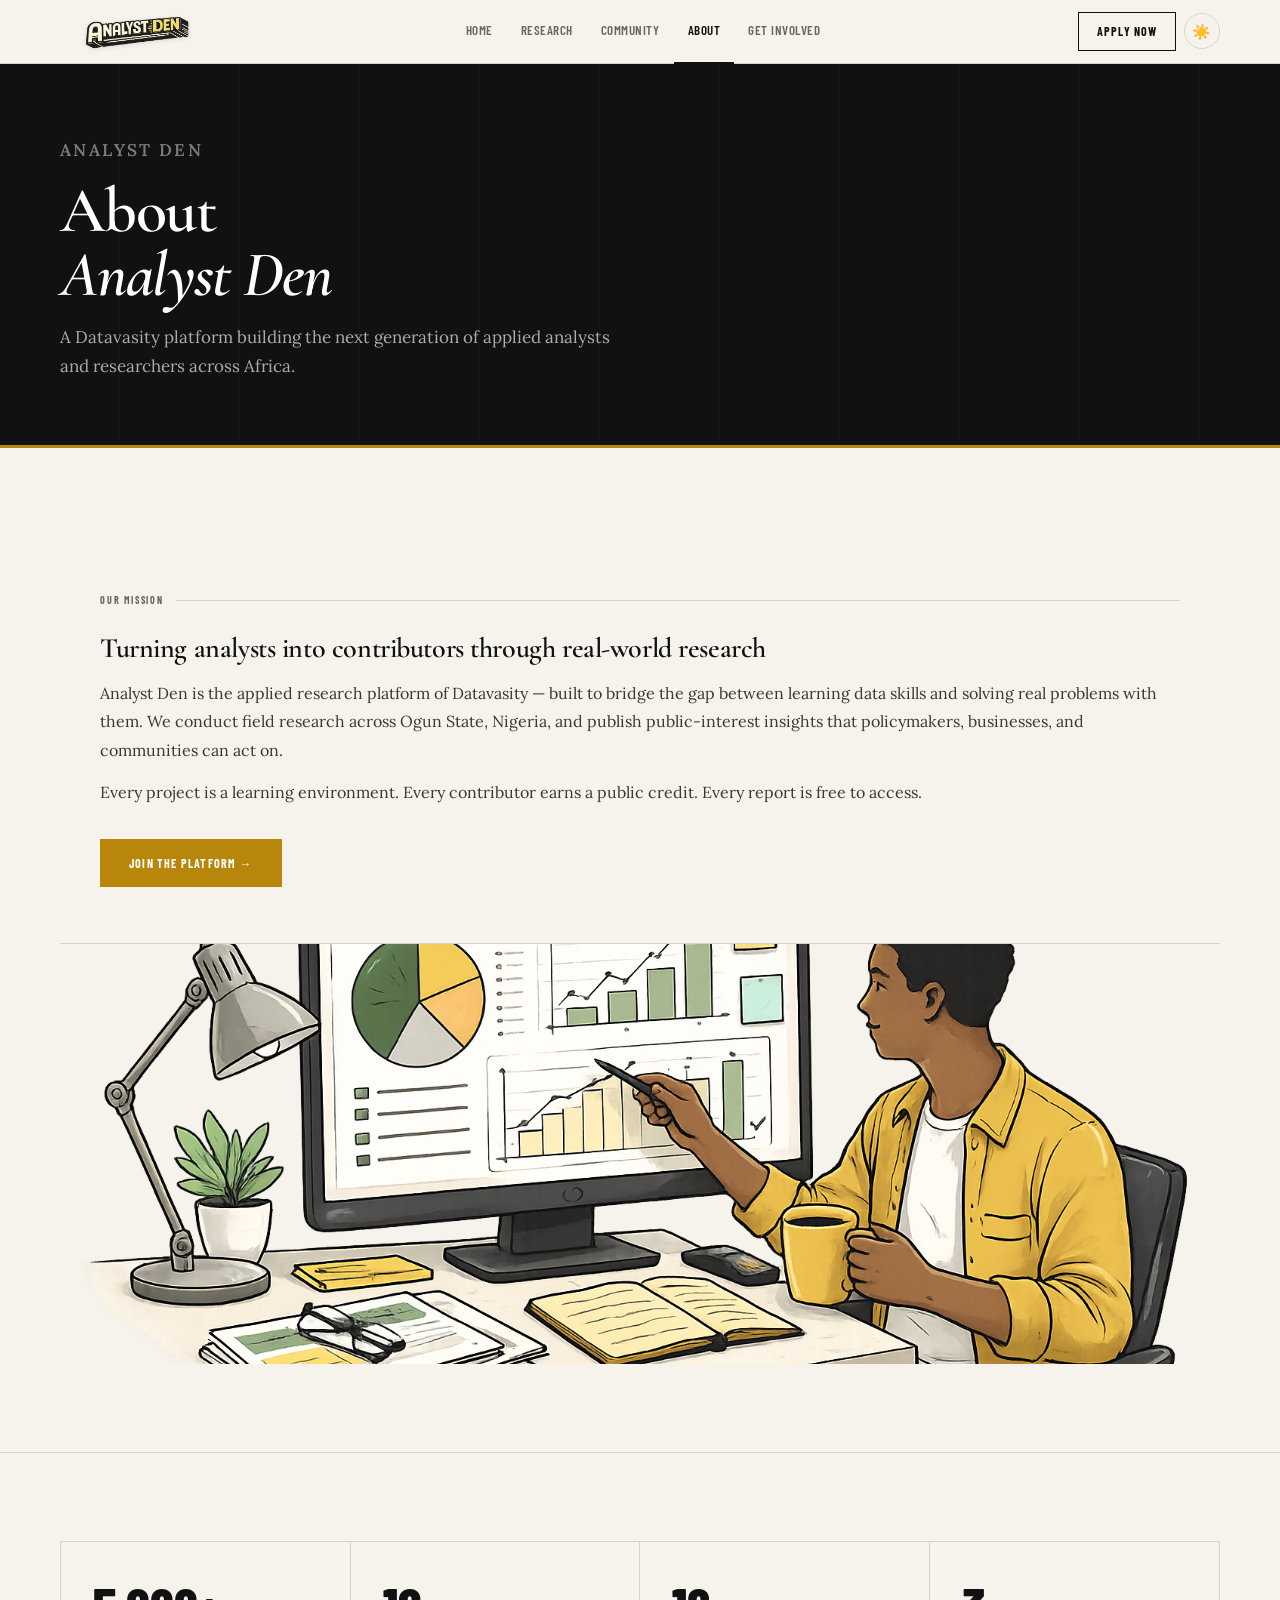
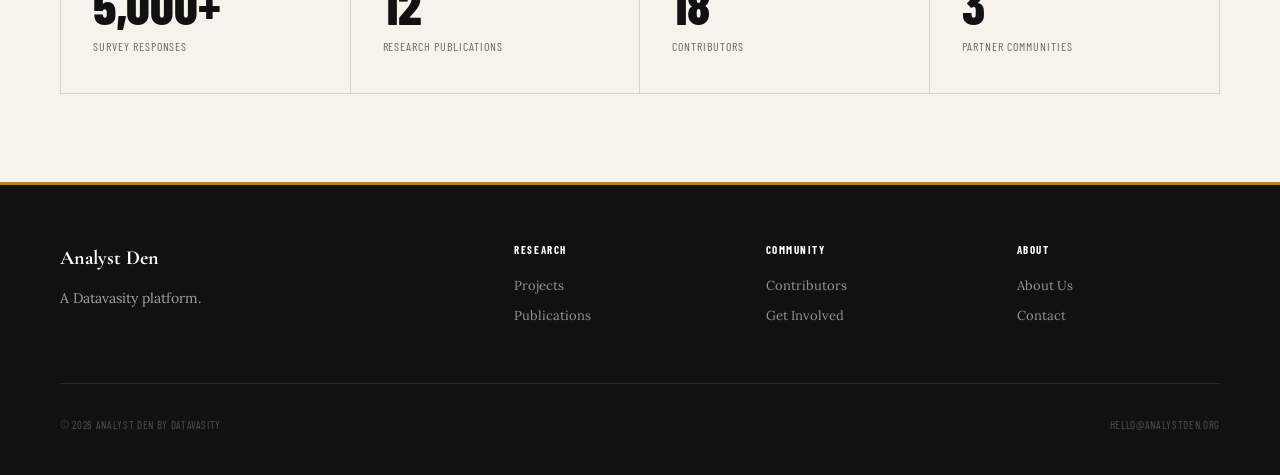
==== about.html @ 3021c00b "Add files via upload" ====
<!DOCTYPE html>
<html lang="en">
<head>
<meta charset="UTF-8"/><meta name="viewport" content="width=device-width,initial-scale=1.0"/>
<title>About Us — Analyst Den</title>
<link rel="stylesheet" href="styles.css"/>
</head>
<body>
<header class="site-header"><div class="container header-inner"><a href="index.html" class="header-logo"><img src="assets/analyst-den-logo-3d.png" alt="Analyst Den"/></a><nav class="header-nav"><a href="index.html">Home</a><a href="research.html">Research</a><a href="contributors.html">Community</a><a href="about.html">About</a><a href="get-involved.html">Get Involved</a></nav><div class="header-right"><a href="get-involved.html" class="header-cta">Apply Now</a><button class="menu-toggle">☰</button></div></div></header>
<div class="mobile-menu"><button class="mobile-close">✕</button><a href="index.html">Home</a>
<a href="research.html">Research</a>
<a href="contributors.html">Community</a>
<a href="about.html">About</a>
<a href="get-involved.html">Get Involved</a></div>
<div class="page-hero"><div class="container page-hero-inner"><p class="t-label" style="color:rgba(255,255,255,0.45);margin-bottom:14px">Analyst Den</p><h1>About<br><em>Analyst Den</em></h1><p>A Datavasity platform building the next generation of applied analysts and researchers across Africa.</p></div></div>
<section><div class="container"><div class="about-split"><div class="about-split-text"><div class="section-eyebrow"><span class="eyebrow-text">Our Mission</span><div class="eyebrow-line"></div></div><h2 class="t-headline" style="font-size:28px;margin-bottom:16px">Turning analysts into contributors through real-world research</h2><p class="t-body">Analyst Den is the applied research platform of Datavasity — built to bridge the gap between learning data skills and solving real problems with them. We conduct field research across Ogun State, Nigeria, and publish public-interest insights that policymakers, businesses, and communities can act on.</p><p class="t-body" style="margin-top:14px">Every project is a learning environment. Every contributor earns a public credit. Every report is free to access.</p><div style="margin-top:32px"><a href="get-involved.html" class="btn btn--primary">Join the Platform →</a></div></div><div class="about-split-visual"><img src="assets/headerimg.png" alt="Analyst Den research team in the field"/></div></div></div></section><section><div class="container"><div class="data-numbers"><div class="data-number-col"><div class="data-number">5,000+</div><div class="data-number-label">Survey Responses</div></div><div class="data-number-col"><div class="data-number">12</div><div class="data-number-label">Research Publications</div></div><div class="data-number-col"><div class="data-number">18</div><div class="data-number-label">Contributors</div></div><div class="data-number-col"><div class="data-number">3</div><div class="data-number-label">Partner Communities</div></div></div></div></section>
<footer class="site-footer"><div class="container"><div class="footer-grid"><div class="footer-brand"><span class="footer-logo">Analyst Den</span><p>A Datavasity platform.</p></div><div class="footer-col"><p class="footer-col-title">Research</p><a href="research.html">Projects</a><a href="publications.html">Publications</a></div><div class="footer-col"><p class="footer-col-title">Community</p><a href="contributors.html">Contributors</a><a href="get-involved.html">Get Involved</a></div><div class="footer-col"><p class="footer-col-title">About</p><a href="about.html">About Us</a><a href="contact.html">Contact</a></div></div><div class="footer-bottom"><span>© 2026 Analyst Den by Datavasity</span><span>hello@analystden.org</span></div></div></footer>
<script src="script.js"></script>
</body>
</html>
---- styles.css ----
/* ═══════════════════════════════════════════════════
   ANALYST DEN — EDITORIAL RESEARCH INSTITUTION
   Typography: Cormorant Garamond (display) + Lora (body) + Barlow Condensed (data/UI)
   Palette: Parchment · Ink · Research Gold · Forest · Data Blue
   Aesthetic: African Editorial Institutionalism — FT meets Afro-academic press
═══════════════════════════════════════════════════ */

@import url('https://fonts.googleapis.com/css2?family=Cormorant+Garamond:ital,wght@0,300;0,400;0,500;0,600;0,700;1,300;1,400;1,500;1,600&family=Lora:ital,wght@0,400;0,500;0,600;1,400;1,500&family=Barlow+Condensed:wght@300;400;500;600;700;800&display=swap');

/* ─── TOKENS ─── */
:root {
  --parchment:   #F6F3ED;
  --parchment-dk:#EDE8DE;
  --ink:         #111111;
  --ink-mid:     #3A3832;
  --ink-light:   #6B6560;
  --ink-faint:   #9E9890;
  --rule:        #D8D2C8;
  --rule-dark:   #C4BDB0;
  --gold:        #B8860B;
  --gold-lt:     rgba(184,134,11,0.10);
  --gold-glow:   rgba(184,134,11,0.20);
  --forest:      #1F4D3A;
  --forest-lt:   rgba(31,77,58,0.08);
  --blue:        #0F4C81;
  --blue-lt:     rgba(15,76,129,0.08);
  --white:       #FFFFFF;

  --font-display: 'Cormorant Garamond', 'Georgia', serif;
  --font-body:    'Lora', 'Georgia', serif;
  --font-data:    'Barlow Condensed', 'Arial Narrow', sans-serif;

  --max-w: 1240px;
  --col-gap: 32px;
  --section-v: 88px;

  --ease: cubic-bezier(.25,.46,.45,.94);
  --ease-out: cubic-bezier(0,0,.2,1);
  --t: 0.24s;
  --t-slow: 0.48s;

  /* light mode (default) */
  --bg:       var(--parchment);
  --bg-alt:   var(--parchment-dk);
  --bg-card:  var(--white);
  --text:     var(--ink);
  --text-mid: var(--ink-mid);
  --text-lt:  var(--ink-light);
  --text-xs:  var(--ink-faint);
  --border:   var(--rule);
  --border-dk:var(--rule-dark);
  --header-bg:rgba(246,243,237,0.92);
}

[data-theme="dark"] {
  --bg:       #0E0D0B;
  --bg-alt:   #161410;
  --bg-card:  #1C1A16;
  --text:     #F0ECE3;
  --text-mid: #C8C2B4;
  --text-lt:  #8A8478;
  --text-xs:  #5C5850;
  --border:   #2E2C26;
  --border-dk:#3E3C36;
  --header-bg:rgba(14,13,11,0.92);
  --gold:     #D4A820;
  --gold-lt:  rgba(212,168,32,0.10);
  --forest:   #2A6B50;
  --blue:     #2A6BAA;
  --parchment:#F0ECE3;
}

/* ─── RESET ─── */
*,*::before,*::after { box-sizing:border-box; margin:0; padding:0 }
html { scroll-behavior:smooth; font-size:16px }
body {
  font-family: var(--font-body);
  background: var(--bg);
  color: var(--text);
  line-height: 1.7;
  overflow-x: hidden;
  transition: background var(--t-slow), color var(--t-slow);
  animation: pageIn 0.5s var(--ease) both;
}
@keyframes pageIn { from { opacity:0; transform:translateY(12px) } to { opacity:1; transform:translateY(0) } }
@keyframes pageOut { to { opacity:0; transform:translateY(-8px) } }

img { display:block; max-width:100%; }
a { color:inherit; text-decoration:none }
button { cursor:pointer; font-family:inherit; border:none; background:none }

/* ─── LAYOUT ─── */
.container { max-width:var(--max-w); margin:0 auto; padding:0 40px }
.container--narrow { max-width:860px; margin:0 auto; padding:0 40px }

/* ─── TYPOGRAPHY SCALE ─── */
.t-display {
  font-family: var(--font-display);
  font-weight: 600;
  font-size: clamp(44px, 6vw, 84px);
  line-height: 0.98;
  letter-spacing: -0.02em;
  color: var(--text);
}
.t-display em { font-style:italic; color:var(--gold); font-weight:300 }

.t-headline {
  font-family: var(--font-display);
  font-weight: 600;
  font-size: clamp(28px, 3.5vw, 46px);
  line-height: 1.08;
  letter-spacing: -0.015em;
  color: var(--text);
}
.t-headline em { font-style:italic; font-weight:300 }

.t-title {
  font-family: var(--font-display);
  font-weight: 600;
  font-size: clamp(18px, 2vw, 26px);
  line-height: 1.2;
  letter-spacing: -0.01em;
  color: var(--text);
}

.t-body { font-family:var(--font-body); font-size:16px; line-height:1.78; color:var(--text-mid) }
.t-body-sm { font-family:var(--font-body); font-size:14px; line-height:1.7; color:var(--text-mid) }

.t-label {
  font-family: var(--font-data);
  font-weight: 600;
  font-size: 11px;
  letter-spacing: 0.14em;
  text-transform: uppercase;
  color: var(--text-lt);
}
.t-label--gold { color:var(--gold) }
.t-label--forest { color:var(--forest) }

.t-data {
  font-family: var(--font-data);
  font-weight: 800;
  font-size: clamp(42px, 5vw, 72px);
  line-height: 1;
  letter-spacing: -0.02em;
  color: var(--text);
}

/* ─── DIVIDER ─── */
.rule { width:100%; height:1px; background:var(--border); margin:0 }
.rule--gold { background:var(--gold); height:2px; width:48px }
.rule--thick { height:2px; background:var(--border-dk) }

/* ─── HEADER ─── */
.site-header {
  position: sticky; top:0; z-index:200;
  height: 64px;
  display: flex; align-items:center;
  background: var(--header-bg);
  backdrop-filter: blur(14px);
  -webkit-backdrop-filter: blur(14px);
  border-bottom: 1px solid var(--border);
  transition: background var(--t-slow), border-color var(--t-slow);
}
.header-inner {
  display: flex; align-items:center; justify-content:space-between;
  width:100%;
}
.header-logo {
  display:flex; align-items:center; gap:10px;
  font-family:var(--font-display); font-weight:700; font-size:18px;
  color:var(--text); letter-spacing:-0.01em;
  text-decoration:none;
}
.header-logo img { height:38px; width:auto; filter:drop-shadow(0 1px 2px rgba(0,0,0,0.12)) }
[data-theme="dark"] .header-logo img { filter:brightness(1.1) drop-shadow(0 1px 4px rgba(212,168,32,0.25)) }

.header-nav { display:flex; align-items:center; gap:0 }
.header-nav a {
  font-family: var(--font-data);
  font-weight: 600; font-size:13px;
  letter-spacing:0.04em; text-transform:uppercase;
  color: var(--text-lt);
  padding: 0 14px; height:64px;
  display:flex; align-items:center;
  border-bottom: 2px solid transparent;
  transition: color var(--t), border-color var(--t);
}
.header-nav a:hover { color:var(--text); border-bottom-color:var(--gold) }
.header-nav a.active { color:var(--text); border-bottom-color:var(--ink) }
[data-theme="dark"] .header-nav a.active { border-bottom-color:var(--gold) }

.header-right { display:flex; align-items:center; gap:8px }

/* theme toggle */
.theme-toggle {
  width:36px; height:36px; border-radius:50%;
  border:1px solid var(--border); background:transparent;
  display:flex; align-items:center; justify-content:center;
  font-size:15px; transition:all var(--t); flex-shrink:0;
  position:relative; overflow:hidden;
}
.theme-toggle:hover { border-color:var(--gold); background:var(--gold-lt) }
.theme-toggle .icon-sun,.theme-toggle .icon-moon {
  position:absolute; transition:transform 0.3s var(--ease), opacity 0.3s
}
.theme-toggle .icon-sun  { transform:rotate(0) scale(1); opacity:1 }
.theme-toggle .icon-moon { transform:rotate(90deg) scale(0.4); opacity:0 }
[data-theme="dark"] .theme-toggle .icon-sun  { transform:rotate(-90deg) scale(0.4); opacity:0 }
[data-theme="dark"] .theme-toggle .icon-moon { transform:rotate(0) scale(1); opacity:1 }

.header-cta {
  font-family:var(--font-data); font-weight:700; font-size:12px;
  letter-spacing:0.08em; text-transform:uppercase;
  padding:8px 18px; border:1.5px solid var(--ink);
  color:var(--text); transition:all var(--t);
}
.header-cta:hover { background:var(--ink); color:var(--bg) }
[data-theme="dark"] .header-cta { border-color:var(--border); }
[data-theme="dark"] .header-cta:hover { background:var(--text); color:var(--bg) }

.menu-toggle {
  display:none; border:1px solid var(--border);
  padding:7px 10px; font-size:18px; color:var(--text);
  transition:border-color var(--t);
}
.menu-toggle:hover { border-color:var(--gold) }

/* mobile menu */
.mobile-menu {
  position:fixed; top:0; left:-110%; width:min(320px,88%); height:100%;
  background:var(--bg); border-right:1px solid var(--border);
  z-index:999; padding:32px 28px; overflow-y:auto;
  display:flex; flex-direction:column;
  transition:left 0.36s var(--ease), background var(--t-slow);
}
.mobile-menu.open { left:0 }
.mobile-overlay {
  display:none; position:fixed; inset:0;
  background:rgba(0,0,0,0.55); z-index:998; backdrop-filter:blur(3px)
}
.mobile-overlay.open { display:block }
.mobile-close {
  align-self:flex-end; font-size:22px; color:var(--text-lt);
  margin-bottom:32px; padding:4px; transition:color var(--t)
}
.mobile-close:hover { color:var(--gold) }
.mobile-menu a {
  font-family:var(--font-data); font-weight:600; font-size:15px;
  letter-spacing:0.06em; text-transform:uppercase;
  padding:14px 0; border-bottom:1px solid var(--border);
  color:var(--text-mid); transition:color var(--t), padding-left var(--t);
}
.mobile-menu a:hover,.mobile-menu a.active { color:var(--gold); padding-left:6px }

/* ─── BUTTONS ─── */
.btn {
  display:inline-flex; align-items:center; gap:10px;
  font-family:var(--font-data); font-weight:700; font-size:12px;
  letter-spacing:0.10em; text-transform:uppercase;
  padding:13px 28px; border:1.5px solid; cursor:pointer;
  transition:all var(--t); text-decoration:none;
  position:relative; overflow:hidden;
}
.btn::after {
  content:''; position:absolute; inset:0;
  background:currentColor; opacity:0; transition:opacity var(--t);
}
.btn:hover::after { opacity:0.06 }

.btn--primary { background:var(--gold); color:#fff; border-color:var(--gold) }
.btn--primary:hover { background:var(--gold-dk, #9A700A); border-color:var(--gold-dk, #9A700A); transform:translateY(-1px) }

.btn--forest { background:var(--forest); color:#fff; border-color:var(--forest) }
.btn--forest:hover { opacity:0.9; transform:translateY(-1px) }

.btn--outline { background:transparent; color:var(--text); border-color:var(--border-dk) }
.btn--outline:hover { border-color:var(--ink); background:var(--ink); color:var(--bg) }
[data-theme="dark"] .btn--outline:hover { background:var(--text); color:var(--bg) }

.btn--ghost { background:transparent; color:var(--gold); border-color:var(--gold) }
.btn--ghost:hover { background:var(--gold); color:#fff }

.btn-arrow {
  display:inline-flex; align-items:center; gap:8px;
  font-family:var(--font-data); font-weight:700; font-size:12px;
  letter-spacing:0.10em; text-transform:uppercase;
  color:var(--gold); text-decoration:none;
  transition:gap var(--t), opacity var(--t);
}
.btn-arrow:hover { gap:14px; opacity:0.8 }
.btn-arrow::after { content:'→'; font-size:14px }

/* ─── SCROLL REVEAL ─── */
.reveal {
  opacity:0; transform:translateY(28px);
  transition:opacity 0.65s var(--ease), transform 0.65s var(--ease);
}
.reveal.visible { opacity:1; transform:translateY(0) }
.reveal-d1 { transition-delay:0.08s }
.reveal-d2 { transition-delay:0.16s }
.reveal-d3 { transition-delay:0.24s }
.reveal-d4 { transition-delay:0.32s }

/* ─── SECTION CHROME ─── */
.section-eyebrow {
  display:flex; align-items:center; gap:12px; margin-bottom:24px;
}
.eyebrow-line { flex:1; height:1px; background:var(--border) }
.eyebrow-text {
  font-family:var(--font-data); font-weight:700; font-size:10px;
  letter-spacing:0.18em; text-transform:uppercase; color:var(--text-lt);
  white-space:nowrap;
}

/* ─── STATUS TAGS ─── */
.tag {
  display:inline-block; font-family:var(--font-data);
  font-weight:700; font-size:10px; letter-spacing:0.12em;
  text-transform:uppercase; padding:3px 10px;
}
.tag--active  { background:var(--forest); color:#fff }
.tag--ongoing { background:var(--gold-lt); color:var(--gold); border:1px solid var(--gold) }
.tag--planned { background:var(--bg-alt); color:var(--text-lt); border:1px solid var(--border) }
.tag--completed { background:var(--blue-lt); color:var(--blue); border:1px solid var(--blue) }

/* ─── HERO ─── */
/* Two-column: text+metrics LEFT | field image RIGHT */
.hero {
  display:grid;
  grid-template-columns:1fr 1fr;
  min-height:calc(100vh - 64px);
  border-bottom:1px solid var(--border);
  overflow:hidden;
  position:relative;
}
.hero::before {
  content:'';
  position:absolute; inset:0;
  background:repeating-linear-gradient(
    0deg, transparent, transparent 79px, var(--border) 80px
  );
  opacity:0.18; pointer-events:none; z-index:0;
}

/* LEFT COLUMN */
.hero-left {
  padding:64px 56px 56px 40px;
  display:flex; flex-direction:column; justify-content:space-between;
  border-right:1px solid var(--border);
  position:relative; z-index:1;
}
.hero-content { flex:1 }
.hero-kicker {
  font-family:var(--font-data); font-weight:600; font-size:11px;
  letter-spacing:0.16em; text-transform:uppercase; color:var(--gold);
  display:flex; align-items:center; gap:10px; margin-bottom:28px;
}
.hero-kicker::before { content:''; width:32px; height:2px; background:var(--gold); flex-shrink:0 }
.hero h1 {
  font-family:var(--font-display); font-weight:600;
  font-size:clamp(42px,4.5vw,72px); line-height:0.97;
  letter-spacing:-0.025em; color:var(--text); margin-bottom:24px;
}
.hero h1 em { font-style:italic; font-weight:300; color:var(--gold) }
.hero-sub {
  font-family:var(--font-body); font-size:16px; line-height:1.7;
  color:var(--text-mid); margin-bottom:36px; max-width:440px;
}
.hero-sub strong { color:var(--text); font-weight:600 }
.hero-actions { display:flex; gap:12px; flex-wrap:wrap }

/* Metrics grid — 2×2 inside hero left */
.hero-metrics {
  display:grid; grid-template-columns:1fr 1fr;
  border-top:1px solid var(--border); margin-top:52px;
}
.hero-metric {
  padding:20px 0 0;
  border-top:3px solid transparent;
  transition:border-color var(--t);
}
.hero-metric:hover { border-top-color:var(--gold) }
.hero-metric:nth-child(odd)  { padding-right:24px; border-right:1px solid var(--border) }
.hero-metric:nth-child(even) { padding-left:24px }
.hero-metric:nth-child(n+3)  { margin-top:20px }
.metric-num {
  font-family:var(--font-data); font-weight:800;
  font-size:clamp(32px,3vw,50px); line-height:1; color:var(--text); margin-bottom:4px;
}
.metric-num sup { font-size:0.5em; vertical-align:super }
.metric-label {
  font-family:var(--font-data); font-weight:400; font-size:11px;
  letter-spacing:0.08em; text-transform:uppercase; color:var(--text-lt);
}

/* RIGHT COLUMN — image fills full height */
.hero-right {
  display:flex; flex-direction:column;
  position:relative; z-index:1; overflow:hidden;
}
.hero-img-panel {
  flex:1; overflow:hidden; position:relative;
}
.hero-img-panel img {
  width:100%; height:100%;
  object-fit:cover; object-position:center top;
  display:block;
  transition:transform 0.6s var(--ease);
}
.hero-right:hover .hero-img-panel img { transform:scale(1.02) }
.hero-caption {
  padding:16px 24px; background:var(--bg-alt);
  border-top:1px solid var(--border);
  display:flex; align-items:center; gap:12px; flex-shrink:0;
}
.hero-tag {
  font-family:var(--font-data); font-weight:700; font-size:10px;
  letter-spacing:0.14em; text-transform:uppercase;
  background:var(--forest); color:#fff; padding:4px 10px; white-space:nowrap;
}
.hero-caption-text { font-family:var(--font-body); font-size:13px; color:var(--text-mid); line-height:1.4 }

/* Remove old unused classes */
.hero-image-wrap { display:none }
.hero-image { display:none }

/* ─── FEATURED RESEARCH STRIP ─── */
/* Two-column: featured project LEFT | insights list RIGHT */
.featured-strip {
  display:grid;
  grid-template-columns:1.35fr 1fr;
  border-bottom:1px solid var(--border);
  border-top:0;
}

/* LEFT: big feature */
.featured-main {
  display:flex; flex-direction:column;
  border-right:1px solid var(--border);
  text-decoration:none; color:inherit;
  overflow:hidden;
  transition:background var(--t);
}
.featured-main:hover { background:var(--bg-alt) }
.featured-main-img {
  width:100%; overflow:hidden; flex-shrink:0;
  border-bottom:1px solid var(--border);
}
.featured-main-img img {
  width:100%; height:auto; display:block;
  /* show full image, no crop */
  object-fit:contain; object-position:center top;
  transition:transform 0.6s var(--ease);
  background:var(--bg-alt);
}
.featured-main:hover .featured-main-img img { transform:scale(1.02) }
.featured-main-body {
  padding:28px 32px; flex:1;
  border-top:3px solid var(--gold);
}
.featured-main-body .t-label { color:var(--text-lt); margin-bottom:10px }
.featured-main-title {
  font-family:var(--font-display); font-weight:600;
  font-size:clamp(18px,1.8vw,24px); line-height:1.18;
  color:var(--text); margin-bottom:10px; letter-spacing:-0.01em;
}
.featured-main-desc { font-family:var(--font-body); font-size:14px; color:var(--text-mid); line-height:1.65; margin-bottom:18px }
.featured-main-body .btn-arrow { color:var(--gold) }

/* RIGHT: insights list */
.featured-list { display:flex; flex-direction:column }
.featured-list-header {
  padding:18px 28px; border-bottom:1px solid var(--border);
  display:flex; align-items:center;
}
.featured-list-footer {
  padding:18px 28px; border-top:1px solid var(--border); margin-top:auto;
}
.featured-item {
  display:grid; grid-template-columns:1fr auto;
  gap:12px; align-items:start;
  padding:20px 28px; border-bottom:1px solid var(--border);
  text-decoration:none; color:inherit;
  transition:background var(--t);
}
.featured-item:hover { background:var(--bg-alt) }
.featured-item-cat {
  font-family:var(--font-data); font-weight:700; font-size:10px;
  letter-spacing:0.12em; text-transform:uppercase; color:var(--gold); margin-bottom:5px;
}
.featured-item-title {
  font-family:var(--font-display); font-weight:600;
  font-size:16px; line-height:1.25; color:var(--text); margin-bottom:5px;
}
.featured-item-title em { font-style:italic; font-weight:300 }
.featured-item:hover .featured-item-title { color:var(--gold) }
.featured-item-desc { font-family:var(--font-body); font-size:13px; color:var(--text-lt); line-height:1.5 }
.featured-item-date {
  font-family:var(--font-data); font-size:11px; letter-spacing:0.06em;
  color:var(--text-xs); white-space:nowrap; margin-top:2px;
}

/* ─── SECTION ─── */
section { padding:var(--section-v) 0 }
section + section { border-top:1px solid var(--border) }

/* ─── PROJECT TABLE ROWS ─── */
.project-row {
  display:grid; grid-template-columns:40px 1fr 140px 140px 120px;
  align-items:center; gap:20px;
  padding:20px 0; border-bottom:1px solid var(--border);
  transition:background var(--t);
}
.project-row:hover { background:var(--bg-alt); padding-left:8px; padding-right:8px }
.project-row-num {
  font-family:var(--font-data); font-weight:800; font-size:13px;
  color:var(--text-xs);
}
.project-row-title {
  font-family:var(--font-display); font-weight:600; font-size:20px;
  line-height:1.2; color:var(--text); letter-spacing:-0.01em;
}
.project-row-title em { font-style:italic; font-weight:300 }
.project-row-meta { font-family:var(--font-data); font-size:12px; color:var(--text-lt); letter-spacing:0.04em }
.project-row:hover .project-row-title { color:var(--gold) }

/* ─── EDITORIAL PROJECT CARDS ─── */
.project-cards-grid {
  display:grid; grid-template-columns:repeat(3,1fr);
  gap:0; border:1px solid var(--border);
}
.project-card-ed {
  border-right:1px solid var(--border);
  display:flex; flex-direction:column;
  transition:background var(--t);
  overflow:hidden;
}
.project-card-ed:last-child { border-right:none }
.project-card-ed:hover { background:var(--bg-alt) }

/* Image — full width, full image visible, no crop */
.project-card-img {
  width:100%; overflow:hidden;
  border-bottom:1px solid var(--border);
  background:var(--bg-alt); flex-shrink:0;
}
.project-card-img img {
  width:100%; height:auto; display:block;
  object-fit:contain; object-position:center top;
  transition:transform 0.55s var(--ease);
}
.project-card-ed:hover .project-card-img img { transform:scale(1.03) }

/* Body */
.project-card-body {
  padding:22px; flex:1; display:flex; flex-direction:column; gap:8px;
}
.project-card-meta {
  display:flex; align-items:center; gap:8px; flex-wrap:wrap;
}
.project-card-title {
  font-family:var(--font-display); font-weight:600;
  font-size:18px; line-height:1.22; color:var(--text); letter-spacing:-0.01em;
}
.project-card-desc {
  font-family:var(--font-body); font-size:13px; color:var(--text-mid);
  line-height:1.65; flex:1;
}
.project-card-footer {
  display:flex; align-items:center; justify-content:space-between;
  padding-top:14px; border-top:1px solid var(--border); margin-top:auto;
}
.project-card-stat {
  font-family:var(--font-data); font-size:11px;
  letter-spacing:0.06em; text-transform:uppercase; color:var(--text-xs);
}

.projects-section { padding:var(--section-v) 0; border-top:1px solid var(--border) }
.contributors-home { padding:var(--section-v) 0; border-top:1px solid var(--border) }

/* ─── CONTRIBUTORS STRIP ─── */
.contributors-strip { display:flex; border:1px solid var(--border) }
.contributor-col {
  flex:1; padding:28px 24px; border-right:1px solid var(--border);
  text-align:center; transition:background var(--t);
}
.contributor-col:last-child { border-right:none }
.contributor-col:hover { background:var(--bg-alt) }
.contributor-avatar {
  width:72px; height:72px; border-radius:50%;
  overflow:hidden; margin:0 auto 14px;
  border:2px solid var(--border);
  transition:border-color var(--t), transform var(--t);
}
.contributor-col:hover .contributor-avatar { border-color:var(--gold); transform:scale(1.05) }
.contributor-avatar img { width:100%; height:100%; object-fit:cover }
.contributor-name {
  font-family:var(--font-display); font-weight:600; font-size:16px;
  color:var(--text); margin-bottom:2px;
}
.contributor-role { font-family:var(--font-data); font-size:11px; letter-spacing:0.08em; text-transform:uppercase; color:var(--text-lt) }

/* ─── PAGE HERO ─── */
.page-hero {
  background:var(--ink); color:#fff;
  padding:72px 0 64px; position:relative; overflow:hidden;
  border-bottom:3px solid var(--gold);
}
[data-theme="dark"] .page-hero { background:var(--bg-alt); border-bottom-color:var(--gold) }
.page-hero::before {
  content:''; position:absolute; inset:0;
  background:repeating-linear-gradient(
    90deg, transparent, transparent 119px,
    rgba(255,255,255,0.03) 120px
  );
  pointer-events:none;
}
.page-hero-inner { position:relative; z-index:1 }
.page-hero h1 {
  font-family:var(--font-display); font-weight:600;
  font-size:clamp(36px,5vw,68px); line-height:1.0;
  letter-spacing:-0.025em; color:#fff; margin-bottom:16px;
}
[data-theme="dark"] .page-hero h1 { color:var(--text) }
.page-hero p { font-family:var(--font-body); font-size:17px; color:rgba(255,255,255,0.65); max-width:560px }
[data-theme="dark"] .page-hero p { color:var(--text-mid) }
.page-hero .t-label { color:rgba(255,255,255,0.45); margin-bottom:16px }
[data-theme="dark"] .page-hero .t-label { color:var(--text-lt) }

/* ─── FILTER BAR ─── */
.filter-bar {
  display:flex; align-items:center; gap:0;
  border:1px solid var(--border); overflow:hidden;
  flex-wrap:wrap;
}
.filter-btn {
  font-family:var(--font-data); font-weight:600; font-size:12px;
  letter-spacing:0.08em; text-transform:uppercase;
  padding:11px 20px; border-right:1px solid var(--border);
  color:var(--text-lt); background:transparent;
  transition:all var(--t); white-space:nowrap;
}
.filter-btn:last-child { border-right:none }
.filter-btn:hover { background:var(--bg-alt); color:var(--text) }
.filter-btn.active { background:var(--ink); color:var(--parchment) }
[data-theme="dark"] .filter-btn.active { background:var(--gold); color:#111 }

/* ─── PUBLICATIONS ─── */
.pub-grid { display:grid; grid-template-columns:repeat(3,1fr); gap:0; border:1px solid var(--border) }
.pub-card {
  padding:28px; border-right:1px solid var(--border);
  border-bottom:1px solid var(--border); display:flex; flex-direction:column;
  transition:background var(--t);
}
.pub-card:hover { background:var(--bg-alt) }
.pub-card:nth-child(3n) { border-right:none }
.pub-tag {
  display:inline-block; font-family:var(--font-data); font-weight:700;
  font-size:10px; letter-spacing:0.12em; text-transform:uppercase;
  padding:3px 8px; background:var(--forest); color:#fff; margin-bottom:14px;
}
.pub-title {
  font-family:var(--font-display); font-weight:600; font-size:18px;
  line-height:1.25; color:var(--text); margin-bottom:10px; flex:1;
}
.pub-meta { font-family:var(--font-data); font-size:11px; letter-spacing:0.06em; color:var(--text-xs) }
.pub-download {
  margin-top:16px; padding-top:14px; border-top:1px solid var(--border);
  font-family:var(--font-data); font-weight:700; font-size:11px;
  letter-spacing:0.10em; text-transform:uppercase;
  color:var(--gold); display:flex; align-items:center; gap:6px;
}
.pub-download:hover { opacity:0.75 }

/* ─── CONTENT SECTIONS ─── */
.content-two-col {
  display:grid; grid-template-columns:1fr 1fr;
  gap:64px; align-items:start;
}
.content-three-col { display:grid; grid-template-columns:repeat(3,1fr); gap:40px }

/* ─── CONTRIBUTOR PROFILES ─── */
.contributor-grid { display:grid; grid-template-columns:repeat(4,1fr); gap:0; border:1px solid var(--border) }
.contributor-profile {
  padding:28px 24px; border-right:1px solid var(--border); border-bottom:1px solid var(--border);
  text-align:center; text-decoration:none; color:var(--text);
  display:flex; flex-direction:column; align-items:center;
  transition:background var(--t);
}
.contributor-profile:nth-child(4n) { border-right:none }
.contributor-profile:hover { background:var(--bg-alt) }
.contributor-profile-avatar {
  width:88px; height:88px; border-radius:50%; overflow:hidden;
  border:2px solid var(--border); margin-bottom:14px;
  transition:border-color var(--t), transform var(--t);
}
.contributor-profile:hover .contributor-profile-avatar { border-color:var(--gold); transform:scale(1.04) }
.contributor-profile-avatar img { width:100%; height:100%; object-fit:cover }
.contributor-profile-name { font-family:var(--font-display); font-weight:600; font-size:16px; margin-bottom:3px }
.contributor-profile-role { font-family:var(--font-data); font-size:11px; letter-spacing:0.08em; text-transform:uppercase; color:var(--text-lt) }

/* ─── CONTACT / FORMS ─── */
.form-grid { display:grid; grid-template-columns:1fr 1fr; gap:0; border:1px solid var(--border) }
.form-side { padding:48px }
.form-side:first-child { border-right:1px solid var(--border) }
.form-group { margin-bottom:20px }
.form-label {
  display:block; font-family:var(--font-data); font-weight:700;
  font-size:11px; letter-spacing:0.12em; text-transform:uppercase;
  color:var(--text-lt); margin-bottom:8px;
}
.form-input, .form-textarea, .form-select {
  width:100%; padding:12px 14px;
  border:1.5px solid var(--border); background:var(--bg-card);
  font-family:var(--font-body); font-size:15px; color:var(--text);
  transition:border-color var(--t), background var(--t);
  outline:none; appearance:none;
}
.form-input:focus,.form-textarea:focus,.form-select:focus {
  border-color:var(--gold); background:var(--bg);
}
.form-textarea { min-height:120px; resize:vertical }

/* ─── PROCESS STEPS ─── */
.process-row { display:grid; grid-template-columns:80px 1fr; gap:28px; padding:36px 0; border-bottom:1px solid var(--border) }
.process-num {
  font-family:var(--font-data); font-weight:800; font-size:48px;
  color:var(--gold); line-height:1; opacity:0.5; transition:opacity var(--t);
}
.process-row:hover .process-num { opacity:1 }
.process-row:hover { padding-left:8px }
.process-content h3 { font-family:var(--font-display); font-weight:600; font-size:22px; margin-bottom:8px }
.process-content p { font-family:var(--font-body); font-size:15px; color:var(--text-mid); line-height:1.7 }

/* ─── FOOTER ─── */
.site-footer {
  background:var(--ink); color:rgba(255,255,255,0.6);
  padding:56px 0 40px; border-top:3px solid var(--gold);
}
[data-theme="dark"] .site-footer { background:var(--bg-alt); border-top-color:var(--border) }
.footer-grid {
  display:grid; grid-template-columns:2fr 1fr 1fr 1fr; gap:48px;
  padding-bottom:48px; border-bottom:1px solid rgba(255,255,255,0.1);
  margin-bottom:32px;
}
[data-theme="dark"] .footer-grid { border-bottom-color:var(--border) }
.footer-brand .footer-logo {
  font-family:var(--font-display); font-weight:700; font-size:20px;
  color:#fff; margin-bottom:12px; display:block;
}
[data-theme="dark"] .footer-brand .footer-logo { color:var(--text) }
.footer-brand p { font-family:var(--font-body); font-size:14px; line-height:1.65; max-width:280px }
.footer-col-title {
  font-family:var(--font-data); font-weight:700; font-size:11px;
  letter-spacing:0.14em; text-transform:uppercase; color:#fff;
  margin-bottom:16px;
}
[data-theme="dark"] .footer-col-title { color:var(--text) }
.footer-col a {
  display:block; font-family:var(--font-body); font-size:13px;
  color:rgba(255,255,255,0.55); margin-bottom:8px;
  transition:color var(--t);
}
[data-theme="dark"] .footer-col a { color:var(--text-lt) }
.footer-col a:hover { color:#fff }
[data-theme="dark"] .footer-col a:hover { color:var(--gold) }
.footer-bottom {
  display:flex; justify-content:space-between; align-items:center;
  font-family:var(--font-data); font-size:11px; letter-spacing:0.06em;
  text-transform:uppercase; opacity:0.45;
}

/* ─── BREADCRUMB ─── */
.breadcrumb {
  display:flex; align-items:center; gap:8px; padding:16px 0;
  font-family:var(--font-data); font-size:12px; letter-spacing:0.06em;
  text-transform:uppercase; color:var(--text-lt);
  border-bottom:1px solid var(--border); margin-bottom:0;
}
.breadcrumb a { color:var(--text-lt); transition:color var(--t) }
.breadcrumb a:hover { color:var(--gold) }
.breadcrumb span { color:var(--text) }
.breadcrumb-sep { opacity:0.4 }

/* ─── ABOUT PAGE ─── */
.about-split { display:flex; flex-direction:column; }
.about-split-text { padding:56px 40px; }
.about-split-visual {
  width:100%; overflow:hidden; border-top:1px solid var(--border);
}
.about-split-visual img {
  width:100%; height:auto; display:block;
  max-height:420px; object-fit:cover; object-position:center;
}

/* ─── DATA NUMBERS ─── */
.data-numbers { display:grid; grid-template-columns:repeat(4,1fr); border:1px solid var(--border) }
.data-number-col { padding:36px 32px; border-right:1px solid var(--border); }
.data-number-col:last-child { border-right:none }
.data-number { font-family:var(--font-data); font-weight:800; font-size:52px; line-height:1; color:var(--text); margin-bottom:6px }
.data-number-label { font-family:var(--font-data); font-size:12px; letter-spacing:0.08em; text-transform:uppercase; color:var(--text-lt) }

/* ─── ROLE CARDS ─── */
.role-cards { display:grid; grid-template-columns:repeat(3,1fr); gap:0; border:1px solid var(--border) }
.role-card {
  padding:32px 28px; border-right:1px solid var(--border);
  border-bottom:1px solid var(--border); cursor:pointer;
  transition:background var(--t); position:relative;
}
.role-card:hover { background:var(--bg-alt) }
.role-card.selected { background:var(--gold-lt); border-color:var(--gold) }
.role-card.selected::after { content:'✓'; position:absolute; top:14px; right:16px; font-family:var(--font-data); font-weight:800; font-size:16px; color:var(--gold) }
.role-icon { font-size:24px; margin-bottom:14px }
.role-card h3 { font-family:var(--font-display); font-weight:600; font-size:19px; margin-bottom:8px }
.role-card p { font-family:var(--font-body); font-size:13px; color:var(--text-mid); line-height:1.6 }
.role-badge {
  display:inline-block; margin-top:12px; padding:3px 9px;
  font-family:var(--font-data); font-weight:700; font-size:10px;
  letter-spacing:0.10em; text-transform:uppercase;
  border:1px solid var(--border); color:var(--text-lt);
}

/* ─── PERKS ─── */
.perks-panel { background:var(--ink); padding:48px }
[data-theme="dark"] .perks-panel { background:var(--bg-card); border:1px solid var(--border) }
.perks-panel h2 { font-family:var(--font-display); font-weight:600; font-size:28px; color:#fff; margin-bottom:8px }
[data-theme="dark"] .perks-panel h2 { color:var(--text) }
.perks-panel > p { font-family:var(--font-body); font-size:15px; color:rgba(255,255,255,0.65); margin-bottom:32px }
[data-theme="dark"] .perks-panel > p { color:var(--text-mid) }
.perk-item { display:grid; grid-template-columns:32px 1fr; gap:14px; padding:16px 0; border-bottom:1px solid rgba(255,255,255,0.1); align-items:start }
[data-theme="dark"] .perk-item { border-bottom-color:var(--border) }
.perk-item:last-child { border-bottom:none }
.perk-check { width:28px; height:28px; background:var(--gold); display:flex; align-items:center; justify-content:center; font-size:13px; flex-shrink:0; color:#111; font-weight:800 }
.perk-item strong { display:block; color:#fff; font-family:var(--font-display); font-size:17px; font-weight:600; margin-bottom:3px }
[data-theme="dark"] .perk-item strong { color:var(--text) }
.perk-item span { font-family:var(--font-body); font-size:13px; color:rgba(255,255,255,0.65); line-height:1.55; display:block }
[data-theme="dark"] .perk-item span { color:var(--text-mid) }

/* ─── SEARCH ─── */
.search-bar {
  display:flex; border:1.5px solid var(--border);
  transition:border-color var(--t);
}
.search-bar:focus-within { border-color:var(--gold) }
.search-input {
  flex:1; padding:13px 18px; font-family:var(--font-body); font-size:15px;
  color:var(--text); background:var(--bg-card); border:none; outline:none;
}
.search-btn {
  padding:0 20px; background:var(--ink); color:#fff;
  font-family:var(--font-data); font-weight:700; font-size:12px;
  letter-spacing:0.08em; text-transform:uppercase; border:none;
  transition:background var(--t);
}
.search-btn:hover { background:var(--gold) }

/* ─── FAQ ─── */
.faq-item { border-bottom:1px solid var(--border) }
.faq-q {
  width:100%; text-align:left; padding:20px 0;
  font-family:var(--font-display); font-weight:600; font-size:18px;
  color:var(--text); display:flex; justify-content:space-between; align-items:center;
  gap:16px; transition:color var(--t);
}
.faq-q:hover { color:var(--gold) }
.faq-toggle { font-family:var(--font-data); font-weight:700; font-size:20px; flex-shrink:0; color:var(--text-lt) }
.faq-a { padding:0 0 20px; font-family:var(--font-body); font-size:15px; color:var(--text-mid); line-height:1.75; display:none }
.faq-item.open .faq-a { display:block }
.faq-item.open .faq-toggle { transform:rotate(45deg) }
.faq-item.open .faq-q { color:var(--gold) }

/* ─── PUBLICATIONS PAGE SEARCH BAR ─── */
.pub-header { display:flex; align-items:center; justify-content:space-between; gap:24px; margin-bottom:32px; flex-wrap:wrap }

/* ─── PROJECT DETAIL ─── */
.project-detail-hero {
  background:var(--ink); color:#fff;
  display:flex; flex-direction:column;
  overflow:hidden;
}
[data-theme="dark"] .project-detail-hero { background:var(--bg-alt) }
.project-detail-hero-img {
  width:100%; overflow:hidden; border-bottom:3px solid var(--gold);
}
.project-detail-hero-img img {
  width:100%; height:auto; display:block;
  max-height:460px; object-fit:contain; object-position:center top;
}
.project-detail-text { padding:44px 40px; display:flex; flex-direction:column; justify-content:center }
.project-detail-text h1 { font-family:var(--font-display); font-weight:600; font-size:clamp(30px,4vw,52px); line-height:1.05; color:#fff; margin-bottom:16px; letter-spacing:-0.02em }
[data-theme="dark"] .project-detail-text h1 { color:var(--text) }
.project-detail-text .project-meta { display:flex; gap:10px; flex-wrap:wrap; margin-bottom:28px }
.project-meta-chip { font-family:var(--font-data); font-size:11px; letter-spacing:0.08em; text-transform:uppercase; padding:5px 12px; border:1px solid rgba(255,255,255,0.2); color:rgba(255,255,255,0.75) }
[data-theme="dark"] .project-meta-chip { border-color:var(--border); color:var(--text-mid) }
.project-detail-img { display:none; }
.project-findings { display:grid; grid-template-columns:repeat(4,1fr); border:1px solid var(--border) }
.finding-col { padding:28px 24px; border-right:1px solid var(--border); text-align:center }
.finding-col:last-child { border-right:none }
.finding-num { font-family:var(--font-data); font-weight:800; font-size:48px; line-height:1; color:var(--gold); margin-bottom:6px }
.finding-label { font-family:var(--font-data); font-size:12px; letter-spacing:0.06em; color:var(--text-lt); line-height:1.4; text-transform:uppercase }

/* ─── LEARNING HUB ─── */
.learning-tracks { display:grid; grid-template-columns:repeat(3,1fr); gap:0; border:1px solid var(--border) }
.track-card { padding:28px; border-right:1px solid var(--border); border-bottom:1px solid var(--border); transition:background var(--t) }
.track-card:nth-child(3n) { border-right:none }
.track-card:hover { background:var(--bg-alt) }
.track-icon { font-size:28px; margin-bottom:14px }
.track-card h3 { font-family:var(--font-display); font-weight:600; font-size:20px; margin-bottom:8px }
.track-card p { font-family:var(--font-body); font-size:13px; color:var(--text-mid); line-height:1.65; margin-bottom:14px }
.track-projects { font-family:var(--font-data); font-size:11px; letter-spacing:0.08em; text-transform:uppercase; color:var(--text-xs) }

/* ─── UNDER CONSTRUCTION ─── */
.uc-page { min-height:calc(100vh - 64px); display:flex; align-items:center; justify-content:center; text-align:center; padding:80px 40px }
.uc-inner h1 { font-family:var(--font-display); font-weight:600; font-size:clamp(32px,5vw,60px); margin-bottom:16px; color:var(--text) }
.uc-inner p { font-family:var(--font-body); font-size:17px; color:var(--text-mid); max-width:480px; margin:0 auto 32px }

/* ─── INLINE QUOTE ─── */
.pull-quote {
  font-family:var(--font-display); font-style:italic; font-weight:300;
  font-size:clamp(22px,2.5vw,32px); line-height:1.35; color:var(--text);
  padding-left:28px; border-left:3px solid var(--gold); margin:36px 0;
}

/* ─── CONTRIBUTOR DETAIL ─── */
.cd-layout { display:grid; grid-template-columns:320px 1fr; gap:64px; padding-top:56px }
.cd-sidebar { }
.cd-avatar { width:140px; height:140px; border-radius:50%; overflow:hidden; border:2px solid var(--border); margin-bottom:20px }
.cd-avatar img { width:100%; height:100%; object-fit:cover }
.cd-name { font-family:var(--font-display); font-weight:600; font-size:26px; margin-bottom:4px }
.cd-role { font-family:var(--font-data); font-size:12px; letter-spacing:0.08em; text-transform:uppercase; color:var(--gold); margin-bottom:6px }
.cd-location { font-family:var(--font-data); font-size:12px; color:var(--text-lt); margin-bottom:18px }
.cd-bio { font-family:var(--font-body); font-size:14px; line-height:1.75; color:var(--text-mid); margin-bottom:20px }
.cd-tags { display:flex; flex-wrap:wrap; gap:6px; margin-bottom:22px }
.cd-tag { padding:4px 10px; border:1px solid var(--border); font-family:var(--font-data); font-size:11px; letter-spacing:0.06em; text-transform:uppercase; color:var(--text-lt) }
.cd-project-item { display:grid; grid-template-columns:80px 1fr; gap:14px; padding:16px 0; border-bottom:1px solid var(--border); transition:padding-left var(--t) }
.cd-project-item:hover { padding-left:6px }
.cd-project-item img { width:80px; height:56px; object-fit:cover }
.cd-project-item h3 { font-family:var(--font-display); font-weight:600; font-size:16px; margin-bottom:4px }
.cd-project-item p { font-family:var(--font-body); font-size:13px; color:var(--text-mid) }

/* ─── RESPONSIVE ─── */
@media (max-width:1024px) {
  .hero { grid-template-columns:1fr; min-height:auto }
  .hero-right { display:none }
  .hero-left { padding:48px 40px }
  .featured-strip { grid-template-columns:1fr }
  .featured-main { border-right:none; border-bottom:1px solid var(--border) }
  .featured-strip { grid-template-columns:1fr }
  .footer-grid { grid-template-columns:1fr 1fr; gap:32px }
  .project-cards-grid { grid-template-columns:1fr 1fr }
  .project-cards-grid .project-card-ed:nth-child(3) { display:none }
  .contributor-grid { grid-template-columns:repeat(3,1fr) }
  .data-numbers { grid-template-columns:repeat(2,1fr) }
  .content-two-col { grid-template-columns:1fr; gap:40px }
  .form-grid { grid-template-columns:1fr }
  .form-side:first-child { border-right:none; border-bottom:1px solid var(--border) }
  .project-detail-hero { grid-template-columns:1fr }
  .project-detail-img { display:none }
  .project-findings { grid-template-columns:repeat(2,1fr) }
  .cd-layout { grid-template-columns:1fr; gap:36px }
  .about-split { grid-template-columns:1fr }
  .about-split-visual { display:none }
}

@media (max-width:768px) {
  :root { --section-v:56px }
  .container { padding:0 22px }
  .container--narrow { padding:0 22px }
  .header-nav { display:none }
  .header-cta { display:none }
  .menu-toggle { display:flex }
  .hero-left { padding:36px 22px }
  .hero h1 { font-size:clamp(32px,9vw,48px) }
  .hero-metrics { grid-template-columns:1fr 1fr }
  .project-cards-grid { grid-template-columns:1fr }
  .project-cards-grid .project-card-ed:nth-child(3) { display:flex }
  .project-cards-grid { grid-template-columns:1fr }
  .project-cards-grid .project-card-ed:nth-child(3) { display:flex }
  .pub-grid { grid-template-columns:1fr 1fr }
  .pub-grid .pub-card:nth-child(2n) { border-right:none }
  .contributor-grid { grid-template-columns:repeat(2,1fr) }
  .contributors-strip { flex-direction:column }
  .contributor-col { border-right:none; border-bottom:1px solid var(--border) }
  .role-cards { grid-template-columns:1fr 1fr }
  .learning-tracks { grid-template-columns:1fr 1fr }
  .footer-grid { grid-template-columns:1fr }
  .data-numbers { grid-template-columns:1fr 1fr }
  .project-row { grid-template-columns:1fr }
  .project-row-num { display:none }
  .page-hero h1 { font-size:clamp(28px,8vw,44px) }
  .project-findings { grid-template-columns:1fr 1fr }
}

@media (max-width:480px) {
  .pub-grid { grid-template-columns:1fr }
  .role-cards { grid-template-columns:1fr }
  .learning-tracks { grid-template-columns:1fr }
  .contributor-grid { grid-template-columns:1fr 1fr; gap:0 }
  .hero-actions { flex-direction:column }
  .hero-actions .btn { justify-content:center }
  .filter-bar { overflow-x:auto; flex-wrap:nowrap }
}
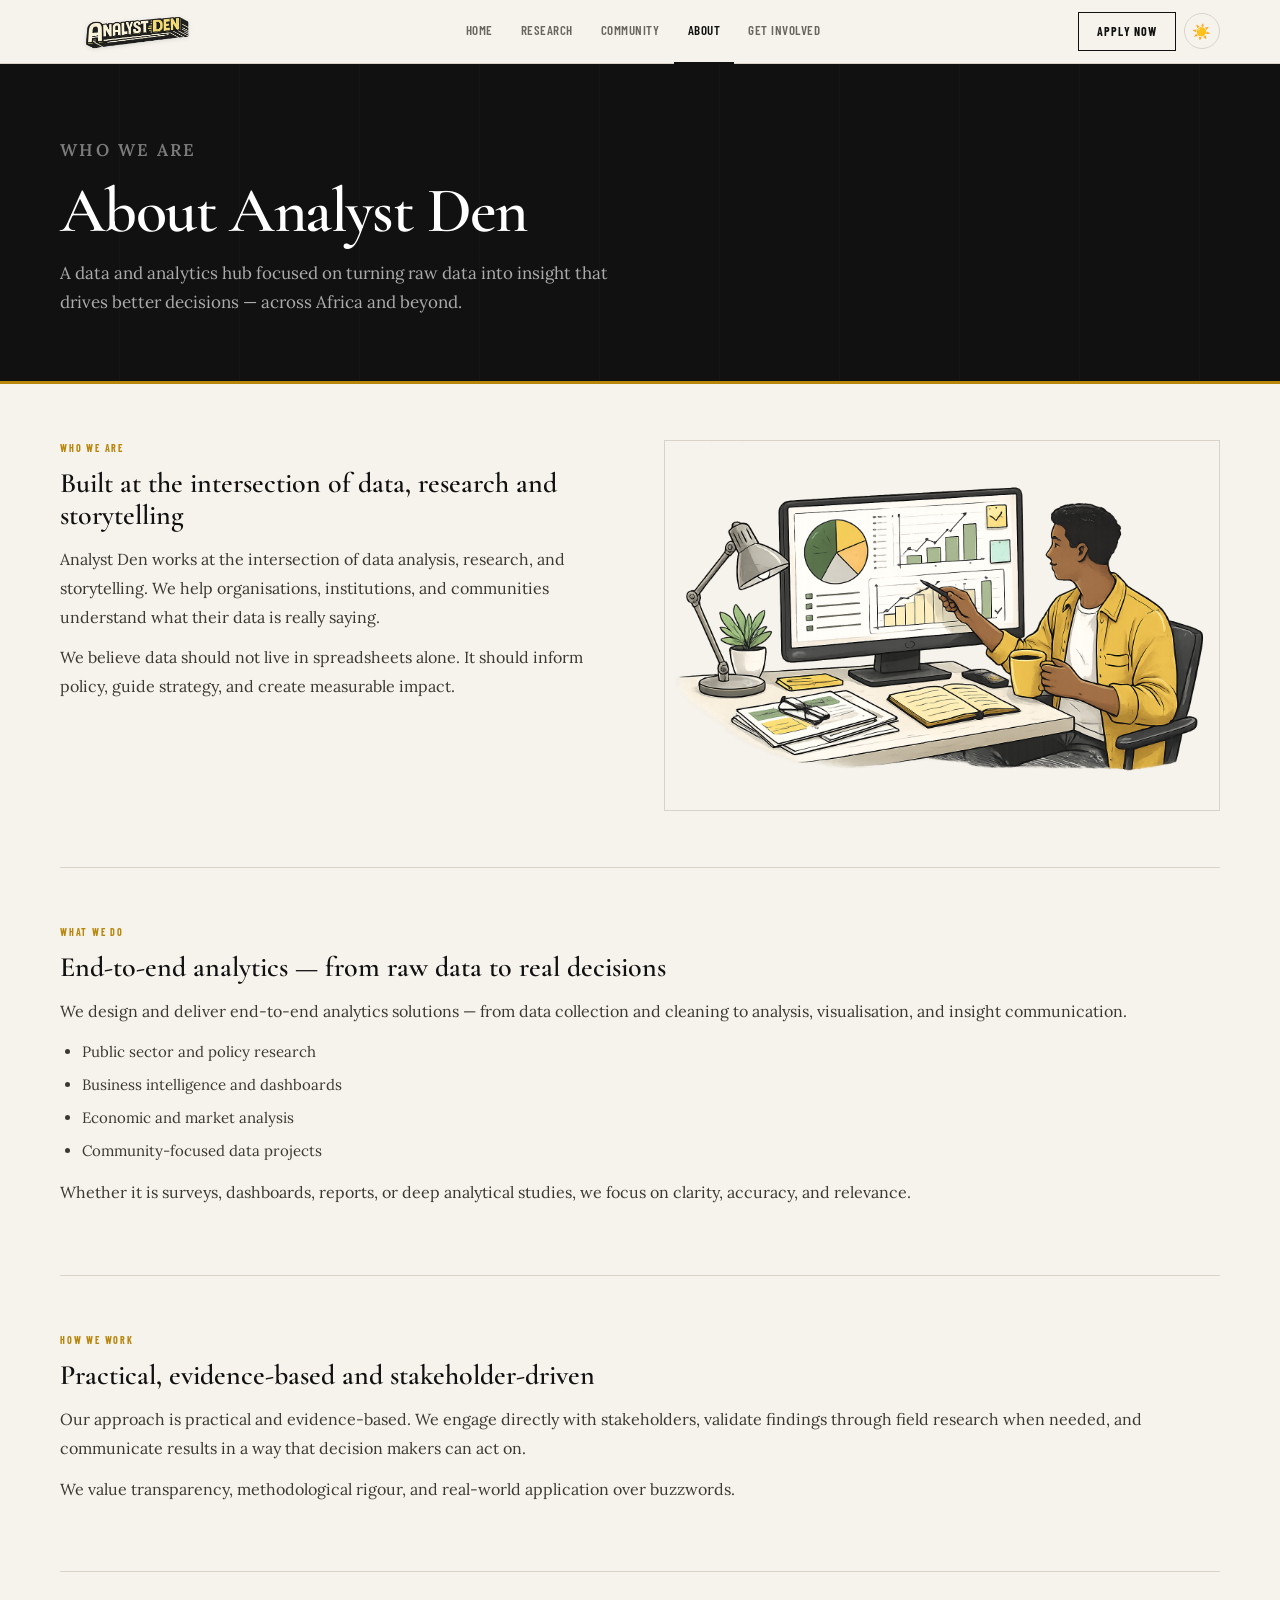
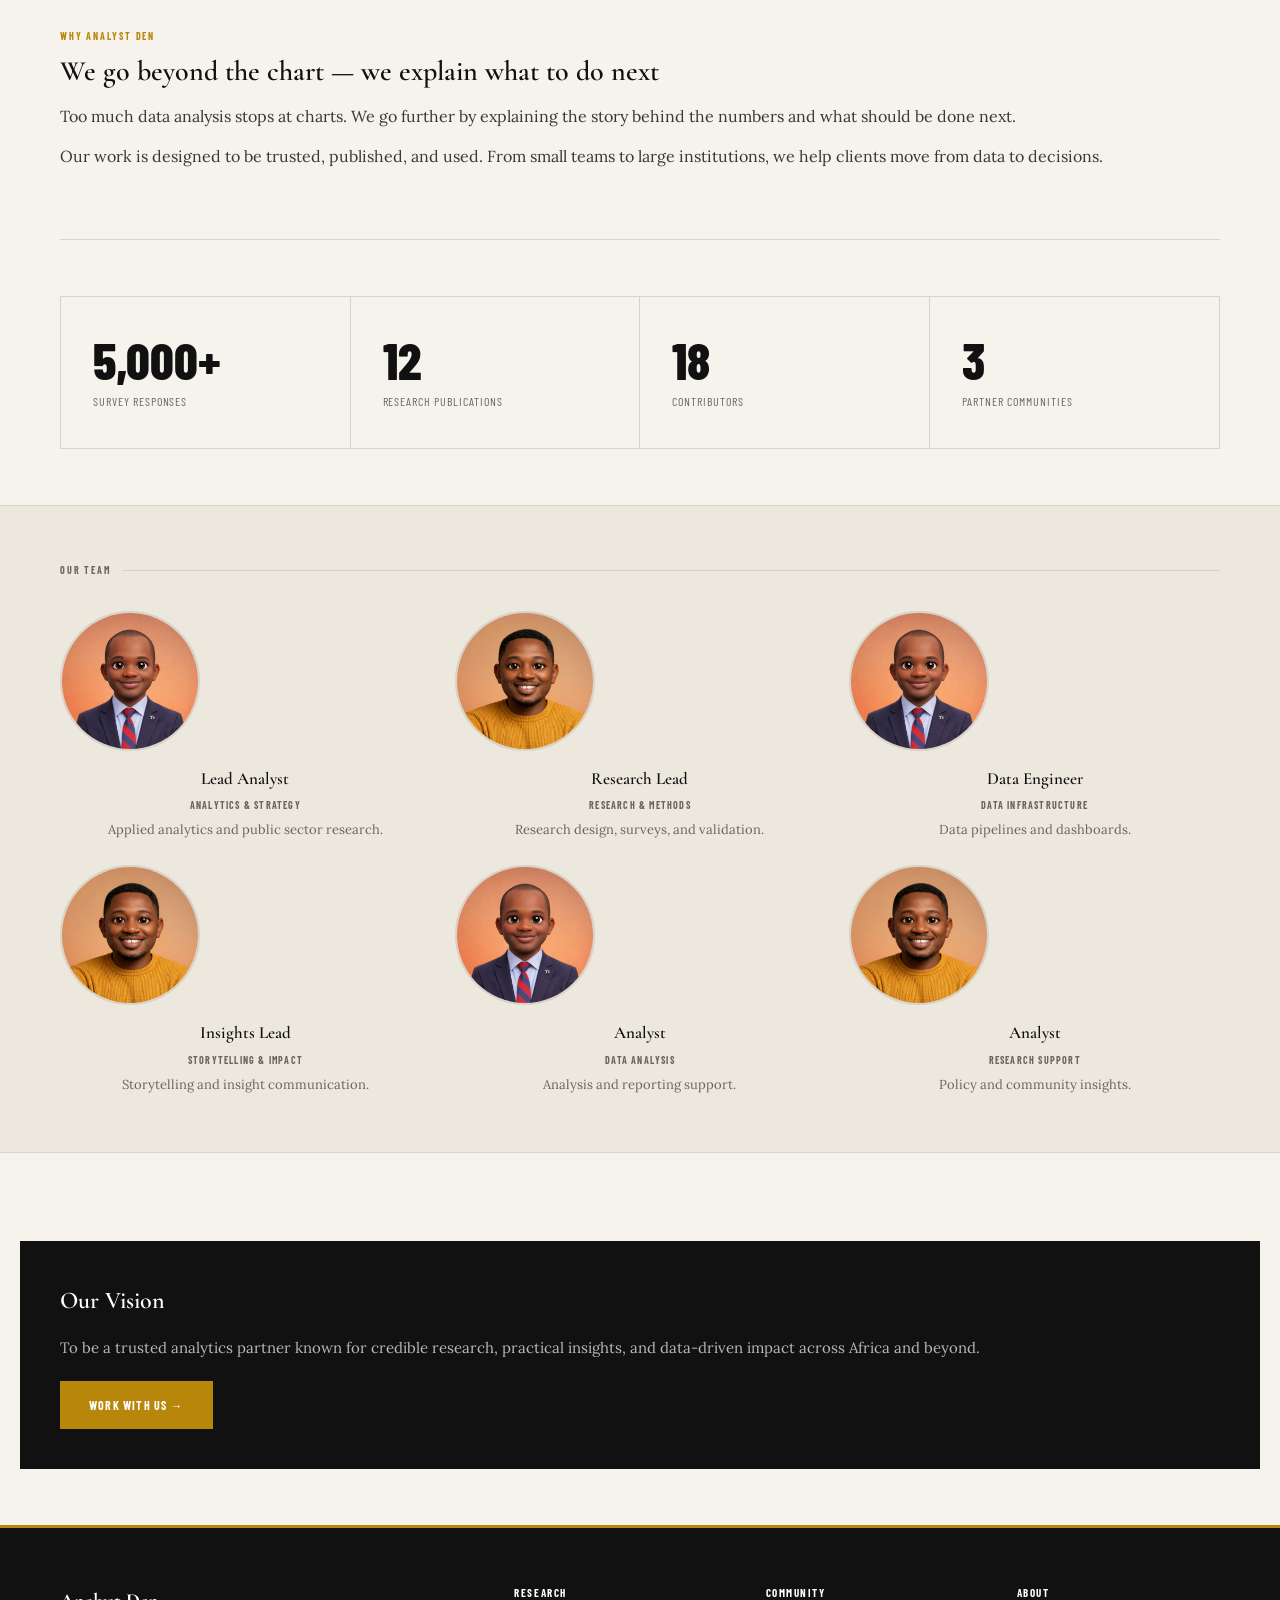
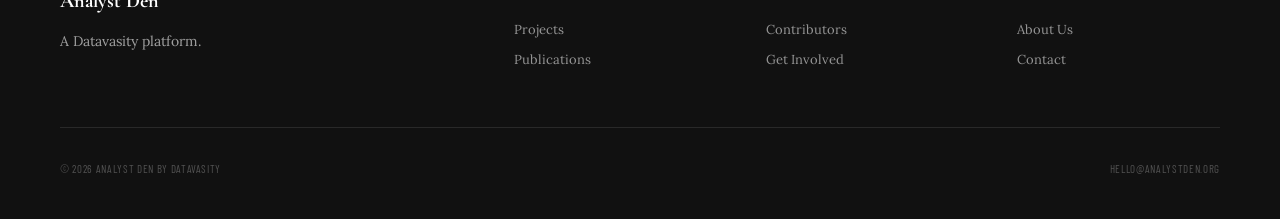
==== commit e2daa68e: "Update about.html" ====
--- a/about.html
+++ b/about.html
@@ -4,17 +4,205 @@
 <meta charset="UTF-8"/><meta name="viewport" content="width=device-width,initial-scale=1.0"/>
 <title>About Us — Analyst Den</title>
 <link rel="stylesheet" href="styles.css"/>
+<style>
+.about-section { padding:56px 0; border-bottom:1px solid var(--border); }
+.about-section:last-of-type { border-bottom:none; }
+.about-section h2 { font-family:var(--font-display); font-weight:600; font-size:28px; color:var(--ink); margin-bottom:14px; line-height:1.15; }
+.about-section p { font-family:var(--font-body); font-size:16px; line-height:1.8; color:var(--text-mid); margin-bottom:12px; }
+.about-section ul { padding-left:1.4em; margin-bottom:14px; }
+.about-section ul li { font-family:var(--font-body); font-size:15px; line-height:1.8; color:var(--text-mid); margin-bottom:6px; }
+.about-grid { display:grid; grid-template-columns:1fr 1fr; gap:48px; align-items:start; }
+.about-label { font-family:var(--font-data); font-size:10px; font-weight:700; letter-spacing:0.18em; text-transform:uppercase; color:var(--gold); margin-bottom:10px; }
+.team-grid-wrap { display:grid; grid-template-columns:repeat(3,1fr); gap:24px; margin-top:32px; }
+.team-member { text-align:center; }
+.team-member-photo { width:100%; aspect-ratio:1; object-fit:cover; border-radius:50%; border:2px solid var(--border); margin-bottom:14px; max-width:140px; }
+.team-member-name { font-family:var(--font-display); font-weight:600; font-size:17px; color:var(--ink); margin-bottom:4px; }
+.team-member-title { font-family:var(--font-data); font-size:10px; font-weight:700; letter-spacing:0.12em; text-transform:uppercase; color:var(--text-lt); }
+.team-member-desc { font-size:13px; color:var(--text-lt); margin-top:6px; line-height:1.6; }
+.vision-box { background:var(--ink); padding:40px; margin-top:32px; }
+.vision-box h3 { font-family:var(--font-display); font-size:24px; font-weight:600; color:#fff; margin-bottom:12px; }
+.vision-box p { font-family:var(--font-body); font-size:15px; color:rgba(255,255,255,0.7); line-height:1.8; margin-bottom:20px; }
+@media(max-width:768px){
+  .about-grid { grid-template-columns:1fr; gap:24px; }
+  .team-grid-wrap { grid-template-columns:repeat(2,1fr); }
+}
+@media(max-width:480px){
+  .team-grid-wrap { grid-template-columns:1fr 1fr; }
+}
+</style>
 </head>
 <body>
-<header class="site-header"><div class="container header-inner"><a href="index.html" class="header-logo"><img src="assets/analyst-den-logo-3d.png" alt="Analyst Den"/></a><nav class="header-nav"><a href="index.html">Home</a><a href="research.html">Research</a><a href="contributors.html">Community</a><a href="about.html">About</a><a href="get-involved.html">Get Involved</a></nav><div class="header-right"><a href="get-involved.html" class="header-cta">Apply Now</a><button class="menu-toggle">☰</button></div></div></header>
-<div class="mobile-menu"><button class="mobile-close">✕</button><a href="index.html">Home</a>
-<a href="research.html">Research</a>
-<a href="contributors.html">Community</a>
-<a href="about.html">About</a>
-<a href="get-involved.html">Get Involved</a></div>
-<div class="page-hero"><div class="container page-hero-inner"><p class="t-label" style="color:rgba(255,255,255,0.45);margin-bottom:14px">Analyst Den</p><h1>About<br><em>Analyst Den</em></h1><p>A Datavasity platform building the next generation of applied analysts and researchers across Africa.</p></div></div>
-<section><div class="container"><div class="about-split"><div class="about-split-text"><div class="section-eyebrow"><span class="eyebrow-text">Our Mission</span><div class="eyebrow-line"></div></div><h2 class="t-headline" style="font-size:28px;margin-bottom:16px">Turning analysts into contributors through real-world research</h2><p class="t-body">Analyst Den is the applied research platform of Datavasity — built to bridge the gap between learning data skills and solving real problems with them. We conduct field research across Ogun State, Nigeria, and publish public-interest insights that policymakers, businesses, and communities can act on.</p><p class="t-body" style="margin-top:14px">Every project is a learning environment. Every contributor earns a public credit. Every report is free to access.</p><div style="margin-top:32px"><a href="get-involved.html" class="btn btn--primary">Join the Platform →</a></div></div><div class="about-split-visual"><img src="assets/headerimg.png" alt="Analyst Den research team in the field"/></div></div></div></section><section><div class="container"><div class="data-numbers"><div class="data-number-col"><div class="data-number">5,000+</div><div class="data-number-label">Survey Responses</div></div><div class="data-number-col"><div class="data-number">12</div><div class="data-number-label">Research Publications</div></div><div class="data-number-col"><div class="data-number">18</div><div class="data-number-label">Contributors</div></div><div class="data-number-col"><div class="data-number">3</div><div class="data-number-label">Partner Communities</div></div></div></div></section>
-<footer class="site-footer"><div class="container"><div class="footer-grid"><div class="footer-brand"><span class="footer-logo">Analyst Den</span><p>A Datavasity platform.</p></div><div class="footer-col"><p class="footer-col-title">Research</p><a href="research.html">Projects</a><a href="publications.html">Publications</a></div><div class="footer-col"><p class="footer-col-title">Community</p><a href="contributors.html">Contributors</a><a href="get-involved.html">Get Involved</a></div><div class="footer-col"><p class="footer-col-title">About</p><a href="about.html">About Us</a><a href="contact.html">Contact</a></div></div><div class="footer-bottom"><span>© 2026 Analyst Den by Datavasity</span><span>hello@analystden.org</span></div></div></footer>
+
+<header class="site-header">
+  <div class="container header-inner">
+    <a href="index.html" class="header-logo"><img src="assets/analyst-den-logo-3d.png" alt="Analyst Den"/></a>
+    <nav class="header-nav">
+      <a href="index.html">Home</a>
+      <a href="research.html">Research</a>
+      <a href="contributors.html">Community</a>
+      <a href="about.html" class="active">About</a>
+      <a href="get-involved.html">Get Involved</a>
+    </nav>
+    <div class="header-right">
+      <a href="get-involved.html" class="header-cta">Apply Now</a>
+      <button class="menu-toggle" aria-label="Open menu">☰</button>
+    </div>
+  </div>
+</header>
+<div class="mobile-menu">
+  <button class="mobile-close">✕</button>
+  <a href="index.html">Home</a>
+  <a href="research.html">Research</a>
+  <a href="contributors.html">Community</a>
+  <a href="about.html" class="active">About</a>
+  <a href="get-involved.html">Get Involved</a>
+</div>
+
+<!-- HERO -->
+<div class="page-hero">
+  <div class="container page-hero-inner">
+    <p class="t-label" style="color:rgba(255,255,255,0.45);margin-bottom:14px">Who We Are</p>
+    <h1>About Analyst Den</h1>
+    <p>A data and analytics hub focused on turning raw data into insight that drives better decisions — across Africa and beyond.</p>
+  </div>
+</div>
+
+<!-- CONTENT SECTIONS -->
+<div class="container">
+
+  <div class="about-section">
+    <div class="about-grid">
+      <div>
+        <div class="about-label">Who We Are</div>
+        <h2>Built at the intersection of data, research and storytelling</h2>
+        <p>Analyst Den works at the intersection of data analysis, research, and storytelling. We help organisations, institutions, and communities understand what their data is really saying.</p>
+        <p>We believe data should not live in spreadsheets alone. It should inform policy, guide strategy, and create measurable impact.</p>
+      </div>
+      <div>
+        <img src="assets/headerimg.png" alt="Analyst Den research team" style="width:100%;height:auto;border:1px solid var(--border)"/>
+      </div>
+    </div>
+  </div>
+
+  <div class="about-section">
+    <div class="about-label">What We Do</div>
+    <h2>End-to-end analytics — from raw data to real decisions</h2>
+    <p>We design and deliver end-to-end analytics solutions — from data collection and cleaning to analysis, visualisation, and insight communication.</p>
+    <ul>
+      <li>Public sector and policy research</li>
+      <li>Business intelligence and dashboards</li>
+      <li>Economic and market analysis</li>
+      <li>Community-focused data projects</li>
+    </ul>
+    <p>Whether it is surveys, dashboards, reports, or deep analytical studies, we focus on clarity, accuracy, and relevance.</p>
+  </div>
+
+  <div class="about-section">
+    <div class="about-label">How We Work</div>
+    <h2>Practical, evidence-based and stakeholder-driven</h2>
+    <p>Our approach is practical and evidence-based. We engage directly with stakeholders, validate findings through field research when needed, and communicate results in a way that decision makers can act on.</p>
+    <p>We value transparency, methodological rigour, and real-world application over buzzwords.</p>
+  </div>
+
+  <div class="about-section">
+    <div class="about-label">Why Analyst Den</div>
+    <h2>We go beyond the chart — we explain what to do next</h2>
+    <p>Too much data analysis stops at charts. We go further by explaining the story behind the numbers and what should be done next.</p>
+    <p>Our work is designed to be trusted, published, and used. From small teams to large institutions, we help clients move from data to decisions.</p>
+  </div>
+
+  <!-- STATS -->
+  <div class="about-section" style="border-bottom:none;padding-bottom:0">
+    <div class="data-numbers">
+      <div class="data-number-col">
+        <div class="data-number">5,000+</div>
+        <div class="data-number-label">Survey Responses</div>
+      </div>
+      <div class="data-number-col">
+        <div class="data-number">12</div>
+        <div class="data-number-label">Research Publications</div>
+      </div>
+      <div class="data-number-col">
+        <div class="data-number">18</div>
+        <div class="data-number-label">Contributors</div>
+      </div>
+      <div class="data-number-col">
+        <div class="data-number">3</div>
+        <div class="data-number-label">Partner Communities</div>
+      </div>
+    </div>
+  </div>
+
+</div>
+
+<!-- TEAM -->
+<section style="background:var(--bg-alt);border-top:1px solid var(--border);border-bottom:1px solid var(--border);padding:56px 0;margin-top:56px">
+  <div class="container">
+    <div class="section-eyebrow">
+      <span class="eyebrow-text">Our Team</span>
+      <div class="eyebrow-line"></div>
+    </div>
+    <div class="team-grid-wrap">
+      <div class="team-member">
+        <img src="assets/avatars/rex2.png" alt="Lead Analyst" class="team-member-photo"/>
+        <div class="team-member-name">Lead Analyst</div>
+        <div class="team-member-title">Analytics &amp; Strategy</div>
+        <p class="team-member-desc">Applied analytics and public sector research.</p>
+      </div>
+      <div class="team-member">
+        <img src="assets/avatars/rex1.png" alt="Research Lead" class="team-member-photo"/>
+        <div class="team-member-name">Research Lead</div>
+        <div class="team-member-title">Research &amp; Methods</div>
+        <p class="team-member-desc">Research design, surveys, and validation.</p>
+      </div>
+      <div class="team-member">
+        <img src="assets/avatars/rex2.png" alt="Data Engineer" class="team-member-photo"/>
+        <div class="team-member-name">Data Engineer</div>
+        <div class="team-member-title">Data Infrastructure</div>
+        <p class="team-member-desc">Data pipelines and dashboards.</p>
+      </div>
+      <div class="team-member">
+        <img src="assets/avatars/rex1.png" alt="Insights Lead" class="team-member-photo"/>
+        <div class="team-member-name">Insights Lead</div>
+        <div class="team-member-title">Storytelling &amp; Impact</div>
+        <p class="team-member-desc">Storytelling and insight communication.</p>
+      </div>
+      <div class="team-member">
+        <img src="assets/avatars/rex2.png" alt="Analyst" class="team-member-photo"/>
+        <div class="team-member-name">Analyst</div>
+        <div class="team-member-title">Data Analysis</div>
+        <p class="team-member-desc">Analysis and reporting support.</p>
+      </div>
+      <div class="team-member">
+        <img src="assets/avatars/rex1.png" alt="Analyst" class="team-member-photo"/>
+        <div class="team-member-name">Analyst</div>
+        <div class="team-member-title">Research Support</div>
+        <p class="team-member-desc">Policy and community insights.</p>
+      </div>
+    </div>
+  </div>
+</section>
+
+<!-- VISION CTA -->
+<div class="container" style="padding:56px 0">
+  <div class="vision-box">
+    <h3>Our Vision</h3>
+    <p>To be a trusted analytics partner known for credible research, practical insights, and data-driven impact across Africa and beyond.</p>
+    <a href="get-involved.html" class="btn btn--primary">Work With Us →</a>
+  </div>
+</div>
+
+<footer class="site-footer">
+  <div class="container">
+    <div class="footer-grid">
+      <div class="footer-brand"><span class="footer-logo">Analyst Den</span><p>A Datavasity platform.</p></div>
+      <div class="footer-col"><p class="footer-col-title">Research</p><a href="research.html">Projects</a><a href="publications.html">Publications</a></div>
+      <div class="footer-col"><p class="footer-col-title">Community</p><a href="contributors.html">Contributors</a><a href="get-involved.html">Get Involved</a></div>
+      <div class="footer-col"><p class="footer-col-title">About</p><a href="about.html">About Us</a><a href="contact.html">Contact</a></div>
+    </div>
+    <div class="footer-bottom"><span>© 2026 Analyst Den by Datavasity</span><span>hello@analystden.org</span></div>
+  </div>
+</footer>
 <script src="script.js"></script>
 </body>
 </html>
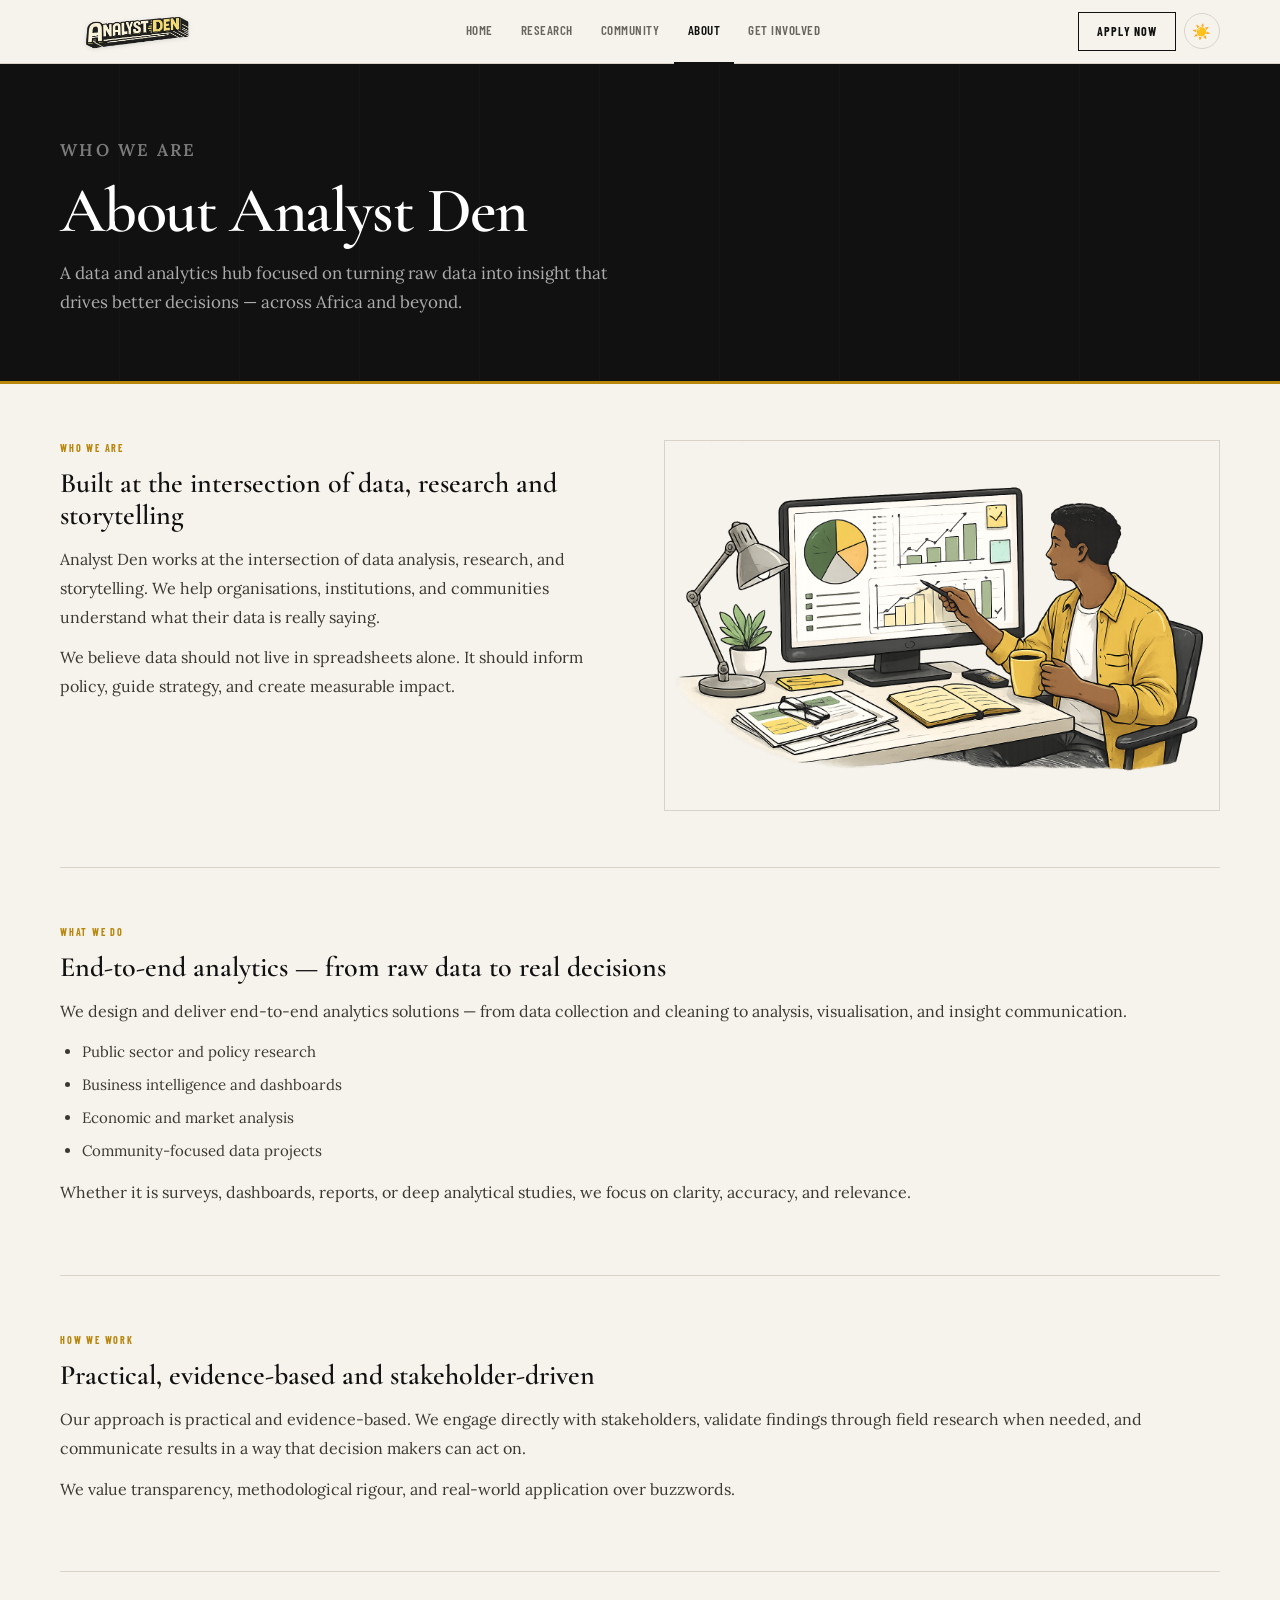
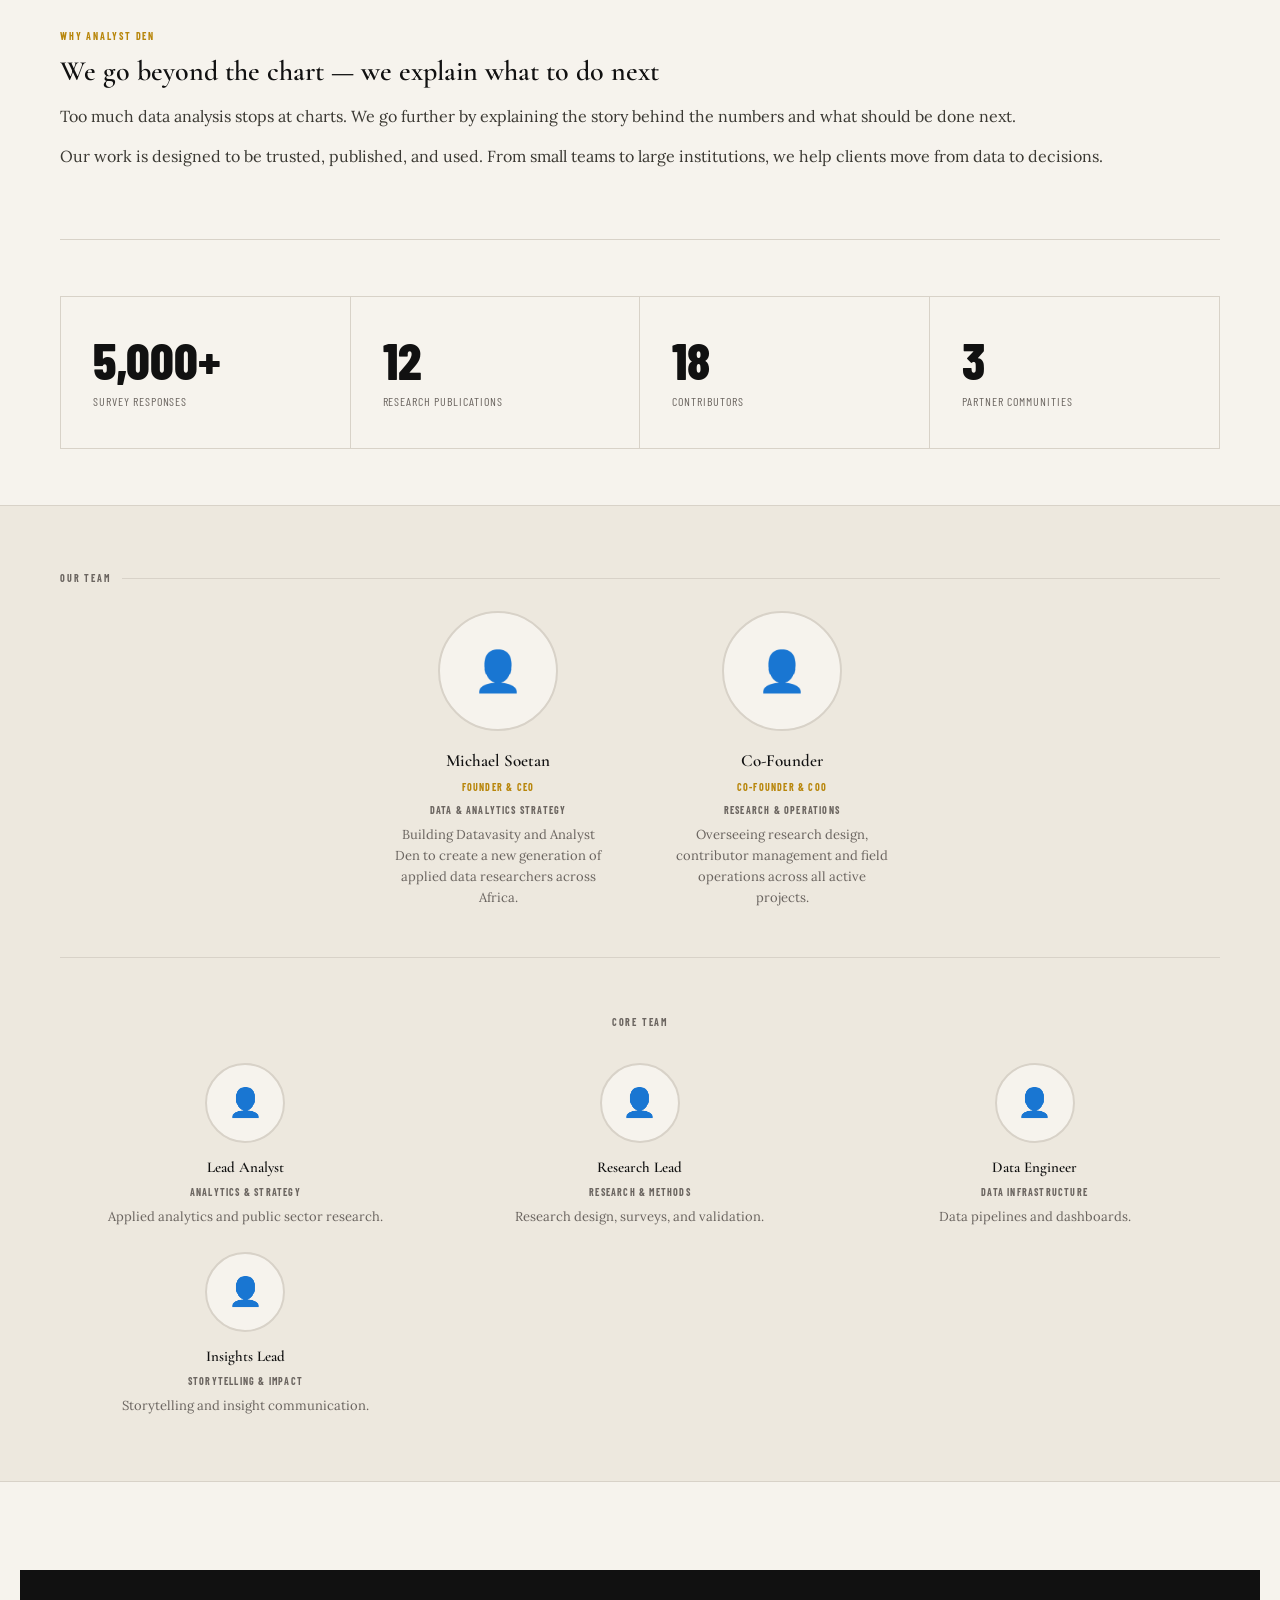
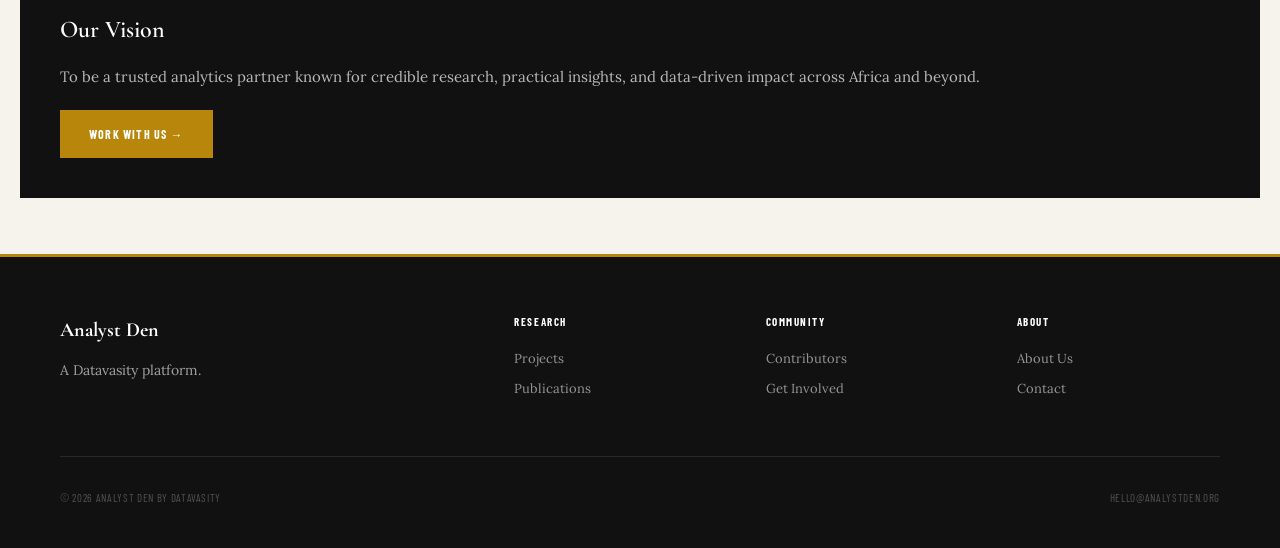
==== commit e403211b: "Update about.html" ====
--- a/about.html
+++ b/about.html
@@ -136,48 +136,60 @@
 </div>
 
 <!-- TEAM -->
-<section style="background:var(--bg-alt);border-top:1px solid var(--border);border-bottom:1px solid var(--border);padding:56px 0;margin-top:56px">
+<section style="background:var(--bg-alt);border-top:1px solid var(--border);border-bottom:1px solid var(--border);padding:64px 0;margin-top:56px">
   <div class="container">
     <div class="section-eyebrow">
       <span class="eyebrow-text">Our Team</span>
       <div class="eyebrow-line"></div>
     </div>
+
+    <!-- Founders row — centered, larger -->
+    <div style="display:flex;justify-content:center;gap:64px;flex-wrap:wrap;margin-bottom:56px;padding-bottom:48px;border-bottom:1px solid var(--border)">
+
+      <div class="team-member" style="max-width:220px">
+        <div style="width:120px;height:120px;border-radius:50%;background:var(--bg);border:2px solid var(--border);display:flex;align-items:center;justify-content:center;margin:0 auto 16px;font-size:40px">👤</div>
+        <div class="team-member-name">Michael Soetan</div>
+        <div style="font-family:var(--font-data);font-size:10px;font-weight:700;letter-spacing:0.12em;text-transform:uppercase;color:var(--gold);margin-bottom:6px">Founder &amp; CEO</div>
+        <div class="team-member-title">Data &amp; Analytics Strategy</div>
+        <p class="team-member-desc">Building Datavasity and Analyst Den to create a new generation of applied data researchers across Africa.</p>
+      </div>
+
+      <div class="team-member" style="max-width:220px">
+        <div style="width:120px;height:120px;border-radius:50%;background:var(--bg);border:2px solid var(--border);display:flex;align-items:center;justify-content:center;margin:0 auto 16px;font-size:40px">👤</div>
+        <div class="team-member-name">Co-Founder</div>
+        <div style="font-family:var(--font-data);font-size:10px;font-weight:700;letter-spacing:0.12em;text-transform:uppercase;color:var(--gold);margin-bottom:6px">Co-Founder &amp; COO</div>
+        <div class="team-member-title">Research &amp; Operations</div>
+        <p class="team-member-desc">Overseeing research design, contributor management and field operations across all active projects.</p>
+      </div>
+
+    </div>
+
+    <!-- Core team row -->
+    <div style="font-family:var(--font-data);font-size:10px;font-weight:700;letter-spacing:0.18em;text-transform:uppercase;color:var(--text-lt);text-align:center;margin-bottom:28px">Core Team</div>
     <div class="team-grid-wrap">
       <div class="team-member">
-        <img src="assets/avatars/rex2.png" alt="Lead Analyst" class="team-member-photo"/>
-        <div class="team-member-name">Lead Analyst</div>
+        <div style="width:80px;height:80px;border-radius:50%;background:var(--bg);border:2px solid var(--border);display:flex;align-items:center;justify-content:center;margin:0 auto 12px;font-size:28px">👤</div>
+        <div class="team-member-name" style="font-size:15px">Lead Analyst</div>
         <div class="team-member-title">Analytics &amp; Strategy</div>
         <p class="team-member-desc">Applied analytics and public sector research.</p>
       </div>
       <div class="team-member">
-        <img src="assets/avatars/rex1.png" alt="Research Lead" class="team-member-photo"/>
-        <div class="team-member-name">Research Lead</div>
+        <div style="width:80px;height:80px;border-radius:50%;background:var(--bg);border:2px solid var(--border);display:flex;align-items:center;justify-content:center;margin:0 auto 12px;font-size:28px">👤</div>
+        <div class="team-member-name" style="font-size:15px">Research Lead</div>
         <div class="team-member-title">Research &amp; Methods</div>
         <p class="team-member-desc">Research design, surveys, and validation.</p>
       </div>
       <div class="team-member">
-        <img src="assets/avatars/rex2.png" alt="Data Engineer" class="team-member-photo"/>
-        <div class="team-member-name">Data Engineer</div>
+        <div style="width:80px;height:80px;border-radius:50%;background:var(--bg);border:2px solid var(--border);display:flex;align-items:center;justify-content:center;margin:0 auto 12px;font-size:28px">👤</div>
+        <div class="team-member-name" style="font-size:15px">Data Engineer</div>
         <div class="team-member-title">Data Infrastructure</div>
         <p class="team-member-desc">Data pipelines and dashboards.</p>
       </div>
       <div class="team-member">
-        <img src="assets/avatars/rex1.png" alt="Insights Lead" class="team-member-photo"/>
-        <div class="team-member-name">Insights Lead</div>
+        <div style="width:80px;height:80px;border-radius:50%;background:var(--bg);border:2px solid var(--border);display:flex;align-items:center;justify-content:center;margin:0 auto 12px;font-size:28px">👤</div>
+        <div class="team-member-name" style="font-size:15px">Insights Lead</div>
         <div class="team-member-title">Storytelling &amp; Impact</div>
         <p class="team-member-desc">Storytelling and insight communication.</p>
-      </div>
-      <div class="team-member">
-        <img src="assets/avatars/rex2.png" alt="Analyst" class="team-member-photo"/>
-        <div class="team-member-name">Analyst</div>
-        <div class="team-member-title">Data Analysis</div>
-        <p class="team-member-desc">Analysis and reporting support.</p>
-      </div>
-      <div class="team-member">
-        <img src="assets/avatars/rex1.png" alt="Analyst" class="team-member-photo"/>
-        <div class="team-member-name">Analyst</div>
-        <div class="team-member-title">Research Support</div>
-        <p class="team-member-desc">Policy and community insights.</p>
       </div>
     </div>
   </div>
